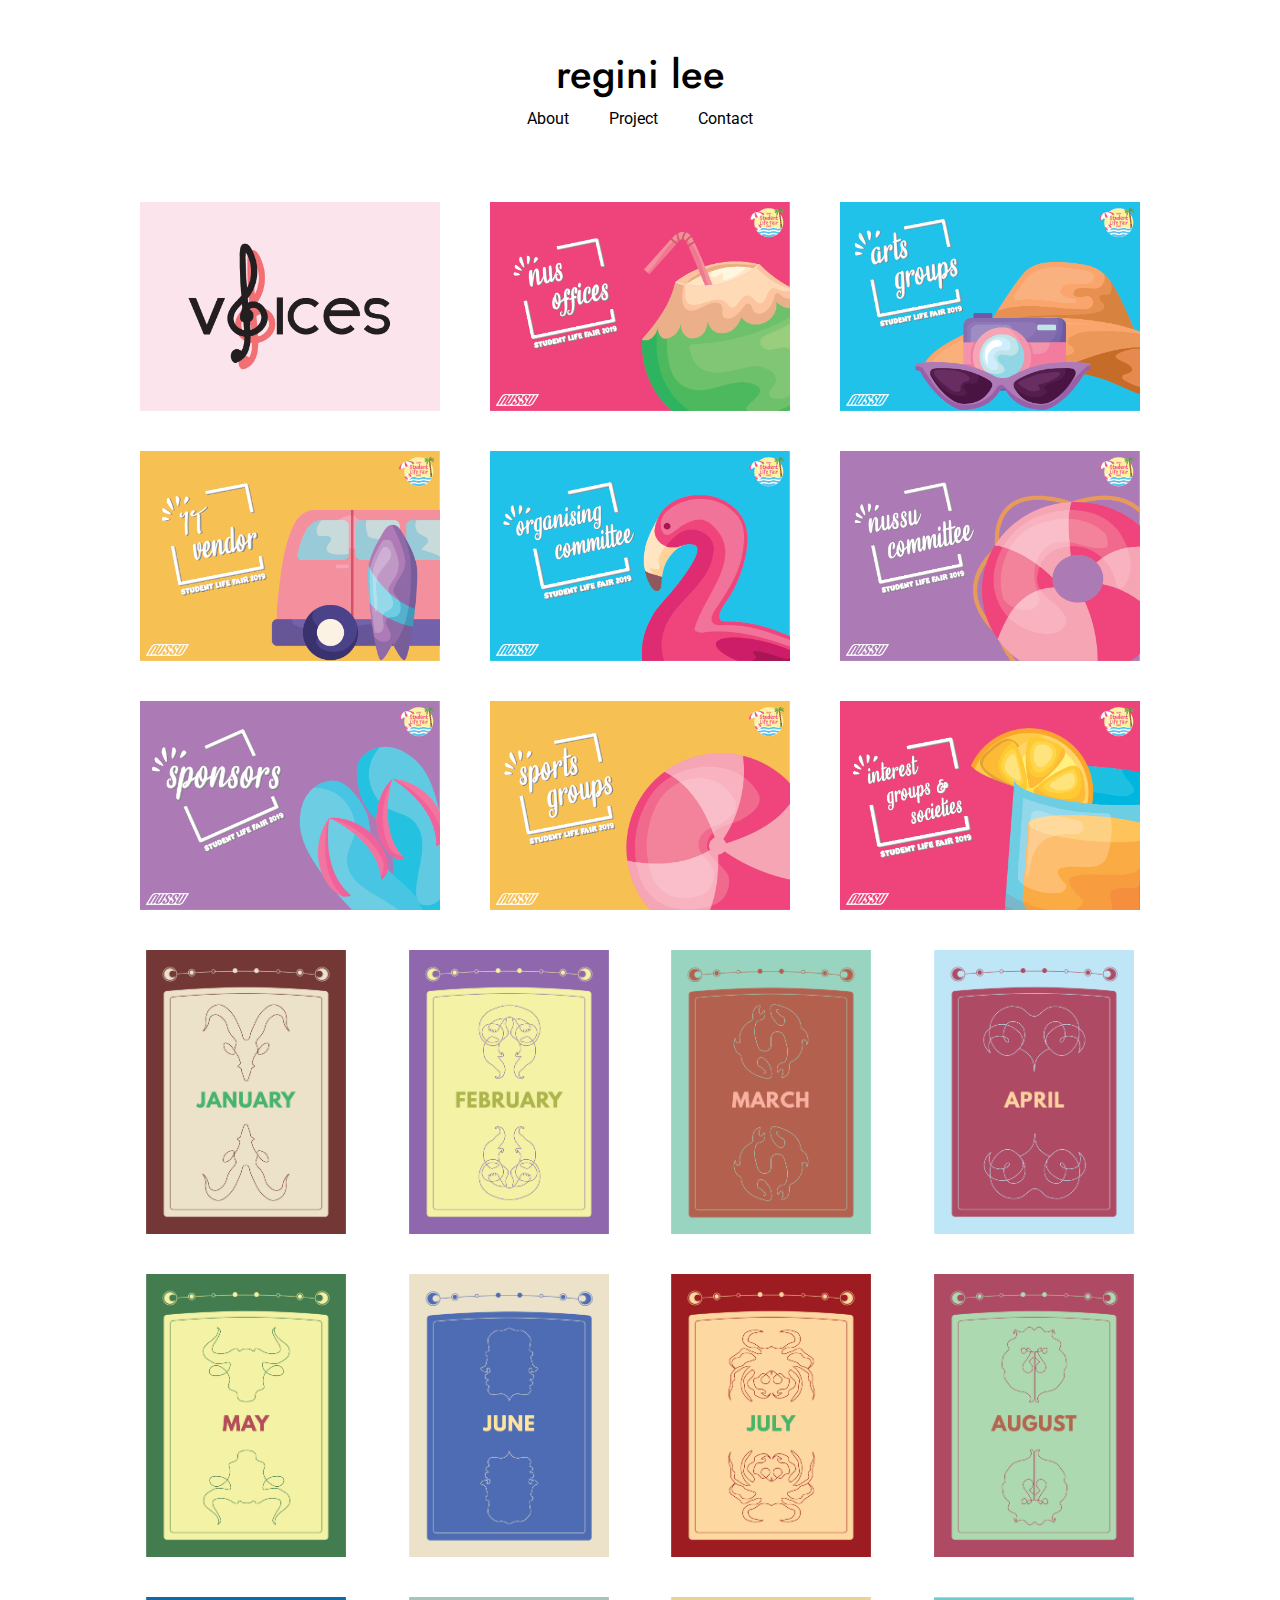
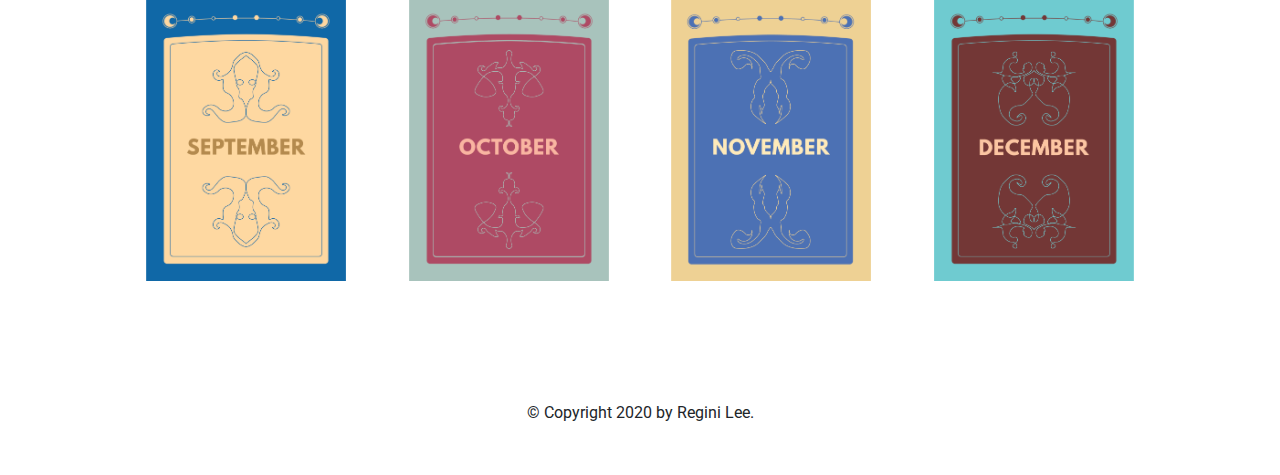
==== index.html @ e079a2e5 "Commented Out Icon" ====
<!DOCTYPE html>
<html lang = "en">
    <head>
        <title>Regini Lee | Project</title>
        <link rel="stylesheet" href="https://stackpath.bootstrapcdn.com/bootstrap/4.4.1/css/bootstrap.min.css" integrity="sha384-Vkoo8x4CGsO3+Hhxv8T/Q5PaXtkKtu6ug5TOeNV6gBiFeWPGFN9MuhOf23Q9Ifjh" crossorigin="anonymous">
        <link rel="stylesheet" href="style.css">
        <meta name="viewport" content="width=device-width, initial-scale=1.0">
        <!-- <link rel="shortcut icon" type="image/x-icon" href="Fox.ico"> -->
    </head>
    <body>
        <h1><a style="text-decoration: none; color: black;" href ="index.html">regini lee</a></h1>
        <table id = "content">
            <tr>
                <td><a id="link" href="about.html">About</a></td>
                <td><a id="link" href="index.html">Project</a></td>
                <td><a id="link" href="contact.html">Contact</a></td>
            </tr>
        </table>
        <div class="container">
            <div class="row">
                <div class="col">
                    <img src="RHVoices.png" width=300px>
                </div>
                <div class="col">
                    <img src="Lanyard_Insert_Offices.png" width=300px>
                </div>
                <div class="col">
                    <img src="Lanyard_Insert_Arts.png" width=300px>
                </div>
                <div class="col">
                    <img src="Lanyard_Insert_IT_Vendor.png" width=300px>
                </div>
                <div class="col">
                    <img src="Lanyard_Insert_Org_Comm.png" width=300px>
                </div>
                <div class="col">
                    <img src="Lanyard_Insert_NUSSU.png" width=300px>
                </div>
                <div class="col">
                  <img src="Lanyard_Insert_Sponsors.png" width=300px>
                </div>
                <div class="col">
                  <img src="Lanyard_Insert_Sports.png" width=300px>
                </div>
                <div class="col">
                    <img src="Lanyard_Insert_IG_And_Societies.png" width=300px>
                </div>
                <div class="col">
                    <img src="Monthly_Dividers_January.png" width=200px>
                </div>
                <div class="col">
                    <img src="Monthly_Dividers_February.png" width=200px>
                </div>
                <div class="col">
                    <img src="Monthly_Dividers_March.png" width=200px>
                </div>
                <div class="col">
                    <img src="Monthly_Dividers_April.png" width=200px>
                </div>
                <div class="col">
                    <img src="Monthly_Dividers_May.png" width=200px>
                </div>
                <div class="col">
                    <img src="Monthly_Dividers_June.png" width=200px>
                </div>
                <div class="col">
                    <img src="Monthly_Dividers_July.png" width=200px>
                </div>
                <div class="col">
                    <img src="Monthly_Dividers_August.png" width=200px>
                </div>
                <div class="col">
                    <img src="Monthly_Dividers_September.png" width=200px>
                </div>
                <div class="col">
                    <img src="Monthly_Dividers_October.png" width=200px>
                </div>
                <div class="col">
                    <img src="Monthly_Dividers_November.png" width=200px>
                </div>
                <div class="col">
                    <img src="Monthly_Dividers_December.png" width=200px>
                </div>
            </div>
          </div>
        <div id="copyright">
            &copy; Copyright 2020 by Regini Lee.
        </div>
    </body>
</html>
---- style.css ----
@import url("https://fonts.googleapis.com/css2?family=Jost&display=swap");
@import url("https://fonts.googleapis.com/css2?family=Roboto&display=swap");
.container, #resume, #bio, #image {
  display: block;
  margin-left: auto;
  margin-right: auto;
}

/* Website Title: Regini Lee */
h1 {
  font-family: "Jost", sans-serif;
  text-align: center;
  padding-top: 50px;
}

/* Page Heading */
h2#heading {
  font-family: "Roboto", sans-serif;
  text-align: center;
}

/* Website Content */
table#content {
  width: 70px;
  margin-left: auto;
  margin-right: auto;
}

/* Image in About and Contact Page */
#image {
  width: 300px;
  padding-top: 50px;
  padding-bottom: 50px;
}

/* Bio in About Page */
#bio {
  width: 550px;
  text-align: center;
}

/* Navigation Bar Table */
td {
  text-align: center;
  padding-left: 20px;
  padding-right: 20px;
}

/* Link Appearance */
#link {
  color: black;
}

#link:hover {
  color: #5ca7aa;
  text-decoration: none;
}

/* Resume in About Page */
#resume {
  width: 150px;
  background-color: #5ca7aa;
  border: #5ca7aa;
}

/* Copyright Footer */
#copyright {
  padding-top: 100px;
  text-align: center;
  padding-bottom: 50px;
}

/* Container in Project Page */
.container {
  display: flex;
  flex-wrap: wrap;
  padding-top: 50px;
  width: 1050px;
  text-align: center;
}

/* Column in Project Page */
.col {
  padding: 20px;
}

/*# sourceMappingURL=style.css.map */
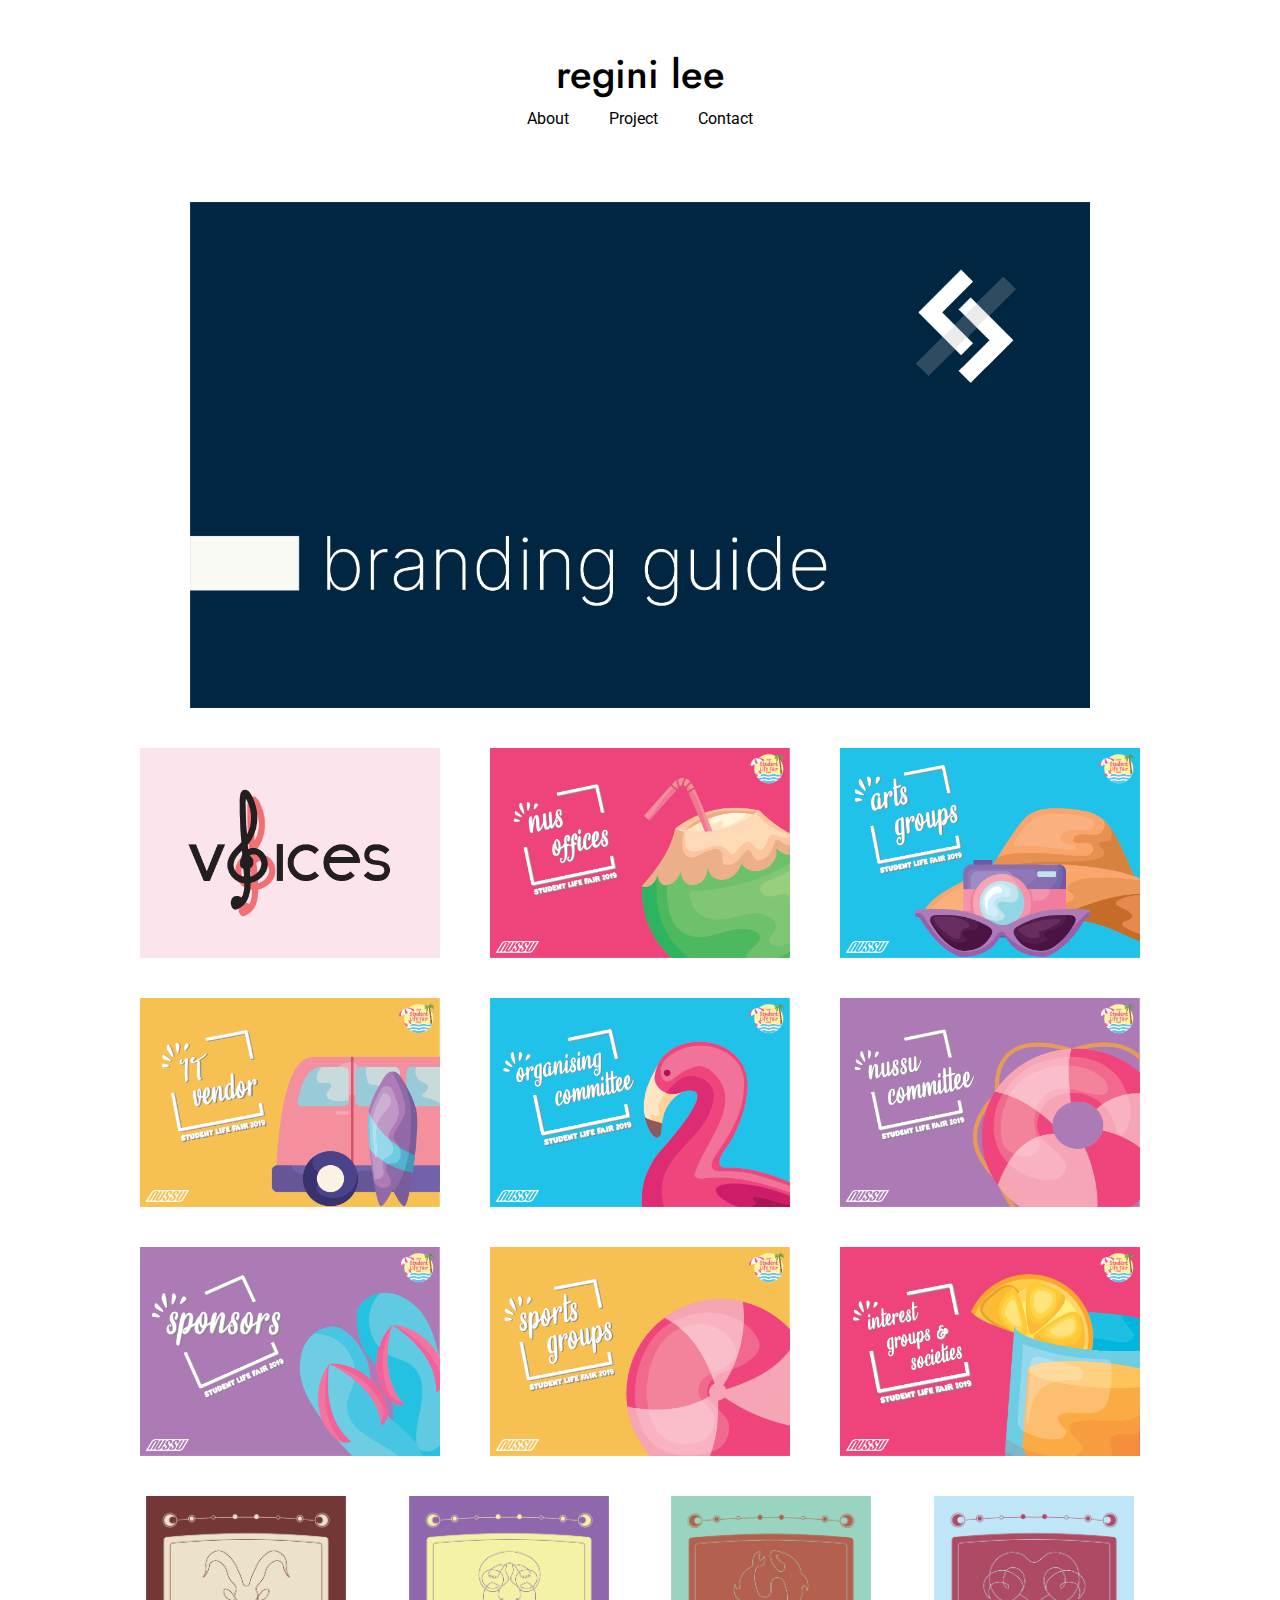
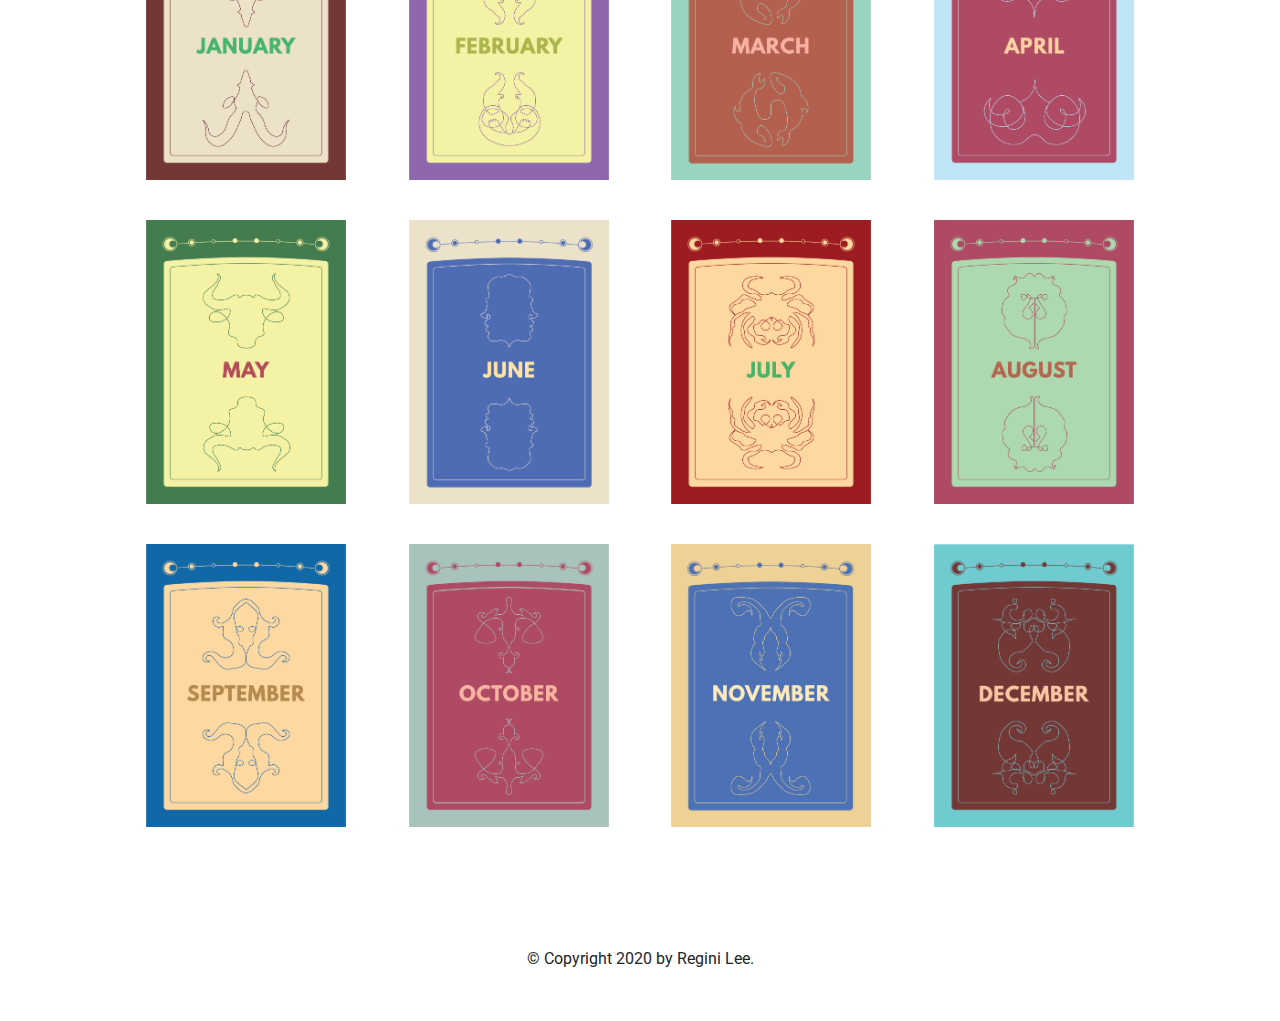
==== commit 92c742ca: "Added Branding" ====
--- a/index.html
+++ b/index.html
@@ -18,6 +18,9 @@
         </table>
         <div class="container">
             <div class="row">
+                <div class="col">
+                    <img src="branding.png" width=900px href="https://www.behance.net/gallery/110983973/RH-Devs-Branding-Guide?">
+                </div>
                 <div class="col">
                     <img src="RHVoices.png" width=300px>
                 </div>
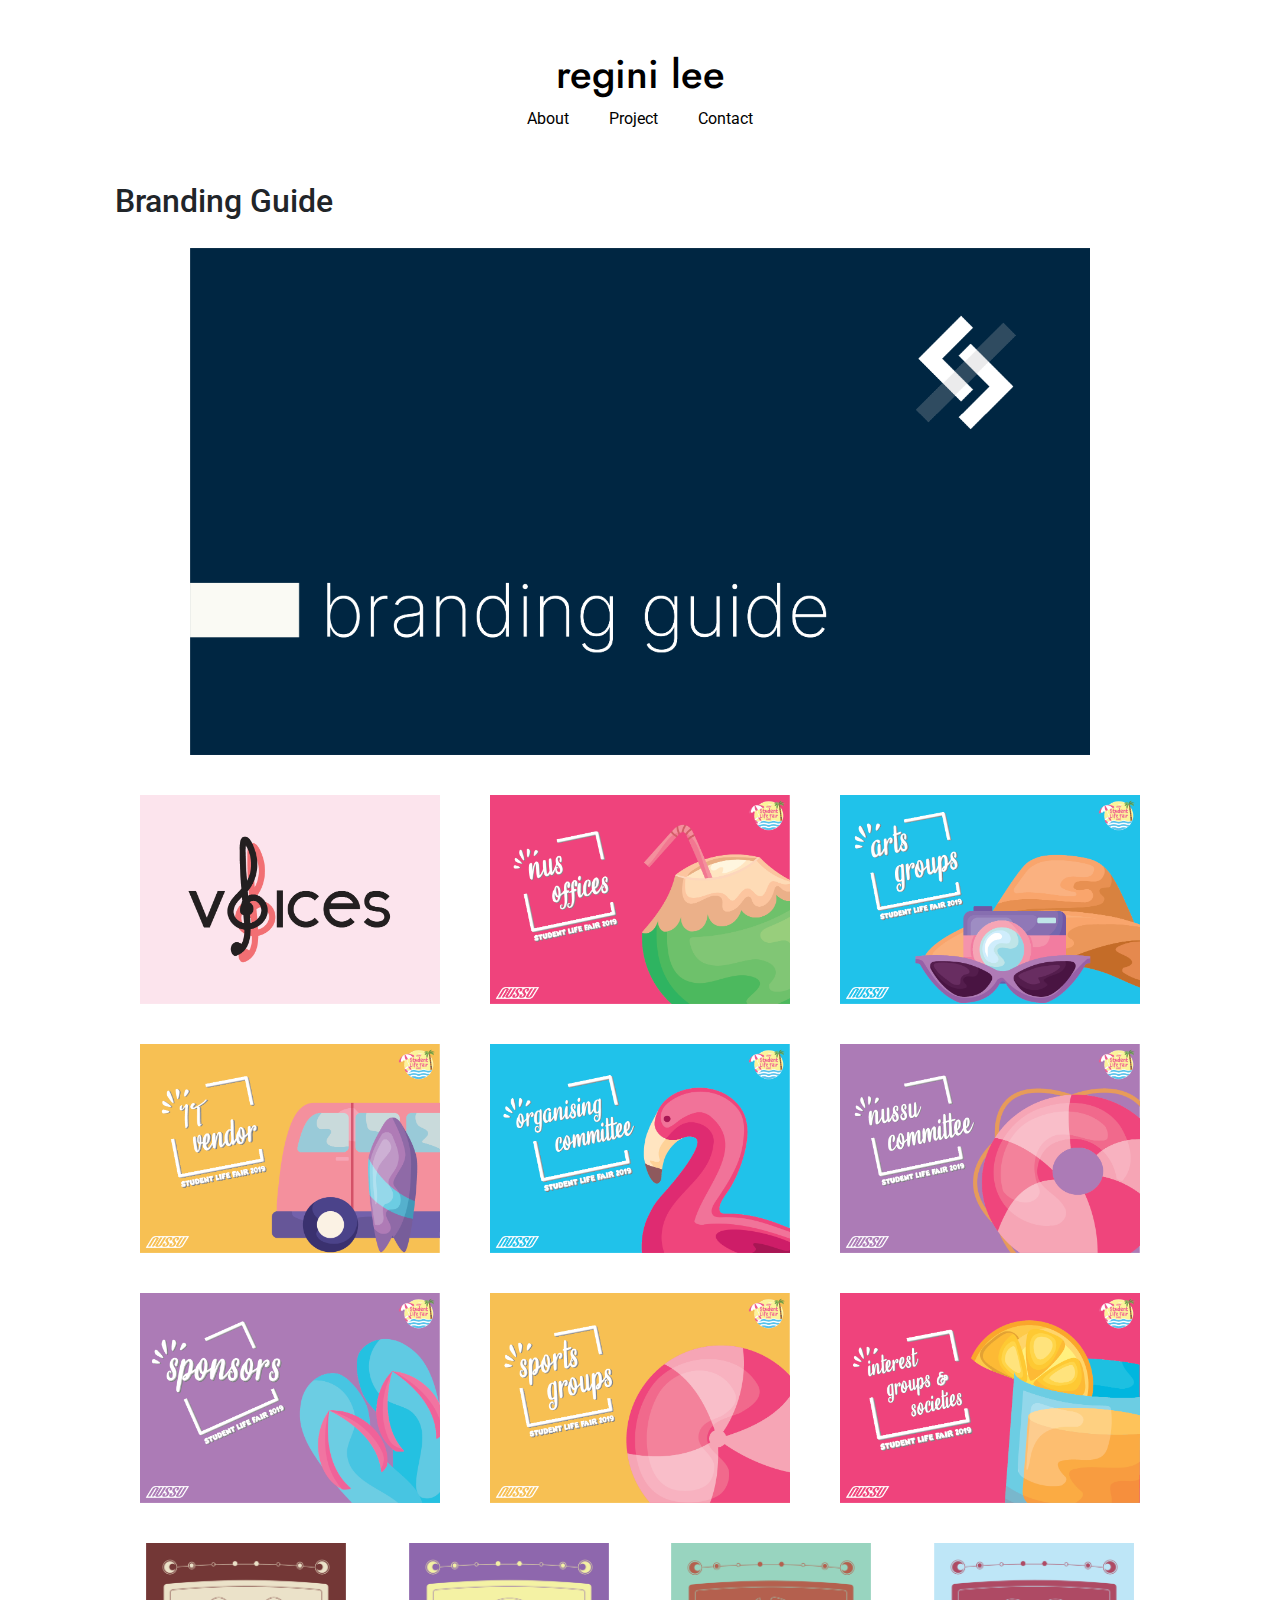
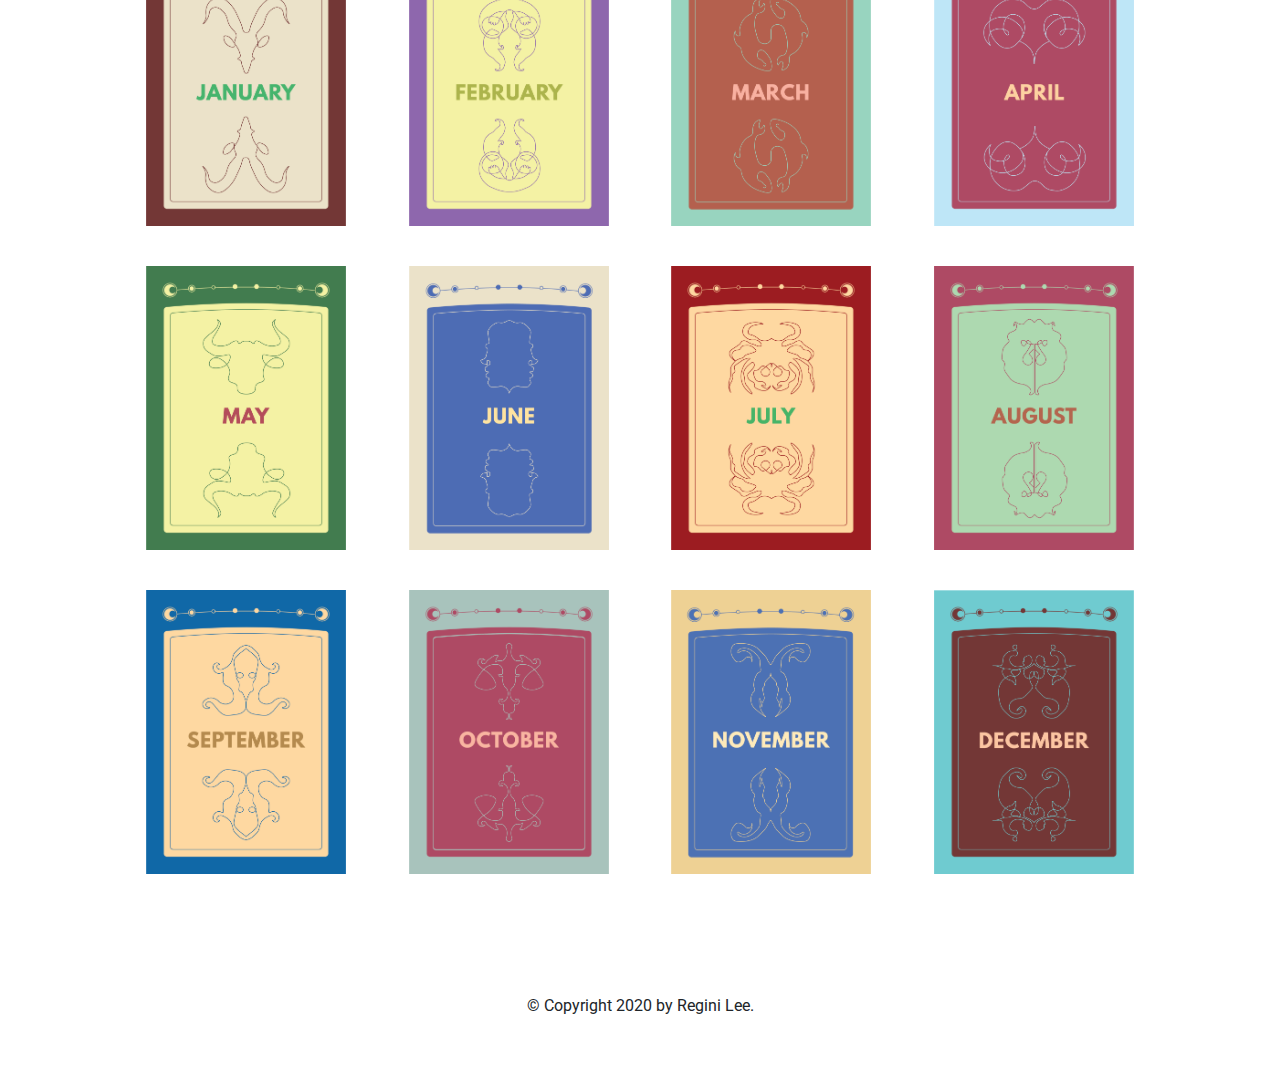
==== commit 3ec38bd9: "Modified Branding Guide Subheader" ====
--- a/index.html
+++ b/index.html
@@ -18,8 +18,11 @@
         </table>
         <div class="container">
             <div class="row">
+                <h2 id ="heading">Branding Guide</h2>
                 <div class="col">
-                    <img src="branding.png" width=900px href="https://www.behance.net/gallery/110983973/RH-Devs-Branding-Guide?">
+                    <a href="https://www.behance.net/gallery/110983973/RH-Devs-Branding-Guide?">
+                    <img src="branding.png" width=900px>
+                    </a>
                 </div>
                 <div class="col">
                     <img src="RHVoices.png" width=300px>
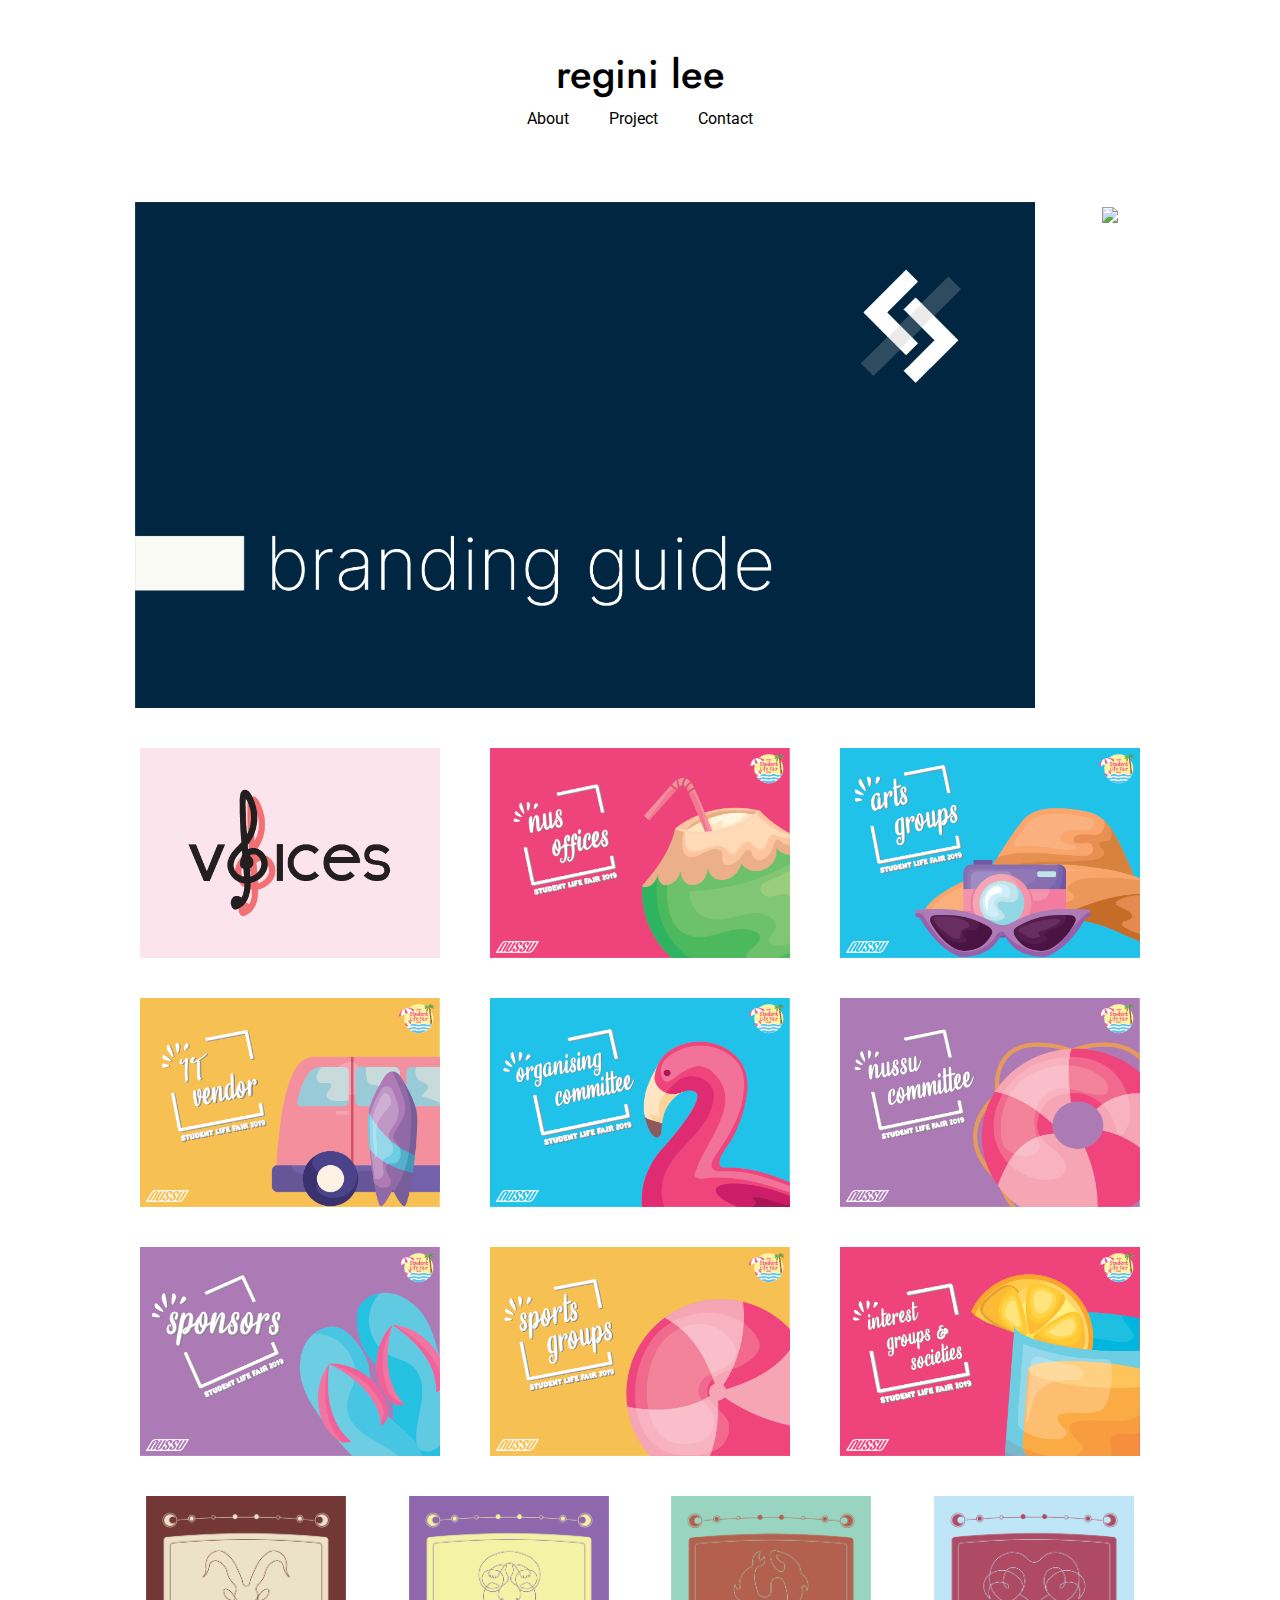
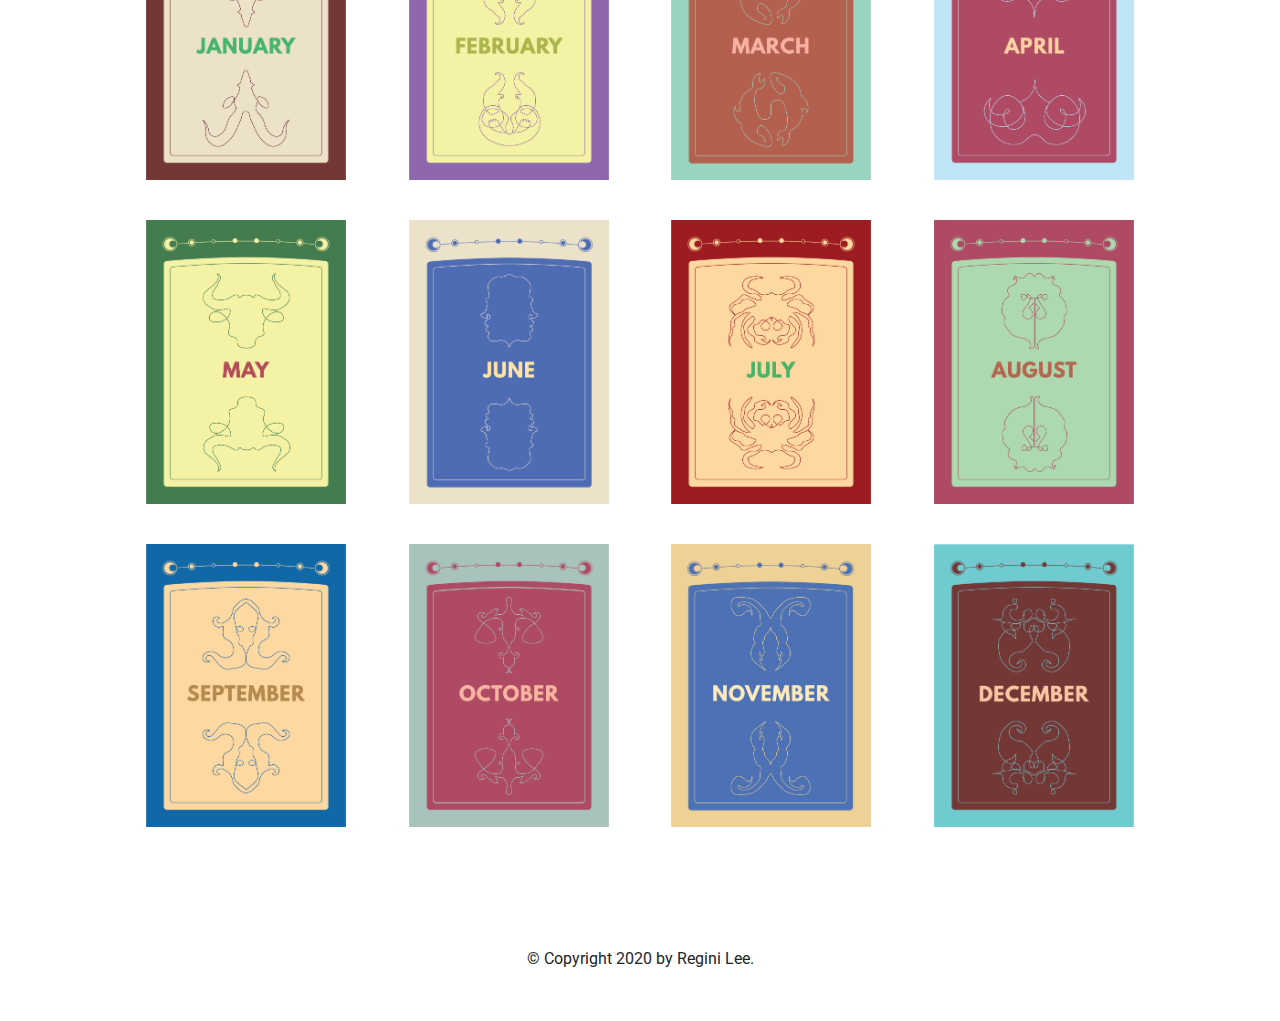
==== commit 90c4c282: "Added JN Capital Website" ====
--- a/index.html
+++ b/index.html
@@ -18,10 +18,14 @@
         </table>
         <div class="container">
             <div class="row">
-                <h2 id ="heading">Branding Guide</h2>
                 <div class="col">
                     <a href="https://www.behance.net/gallery/110983973/RH-Devs-Branding-Guide?">
                     <img src="branding.png" width=900px>
+                    </a>
+                </div>
+                <div class="col">
+                    <a href="https://www.jn-capital.com/">
+                    <img src="jn_capital_website.png" width=900px>
                     </a>
                 </div>
                 <div class="col">
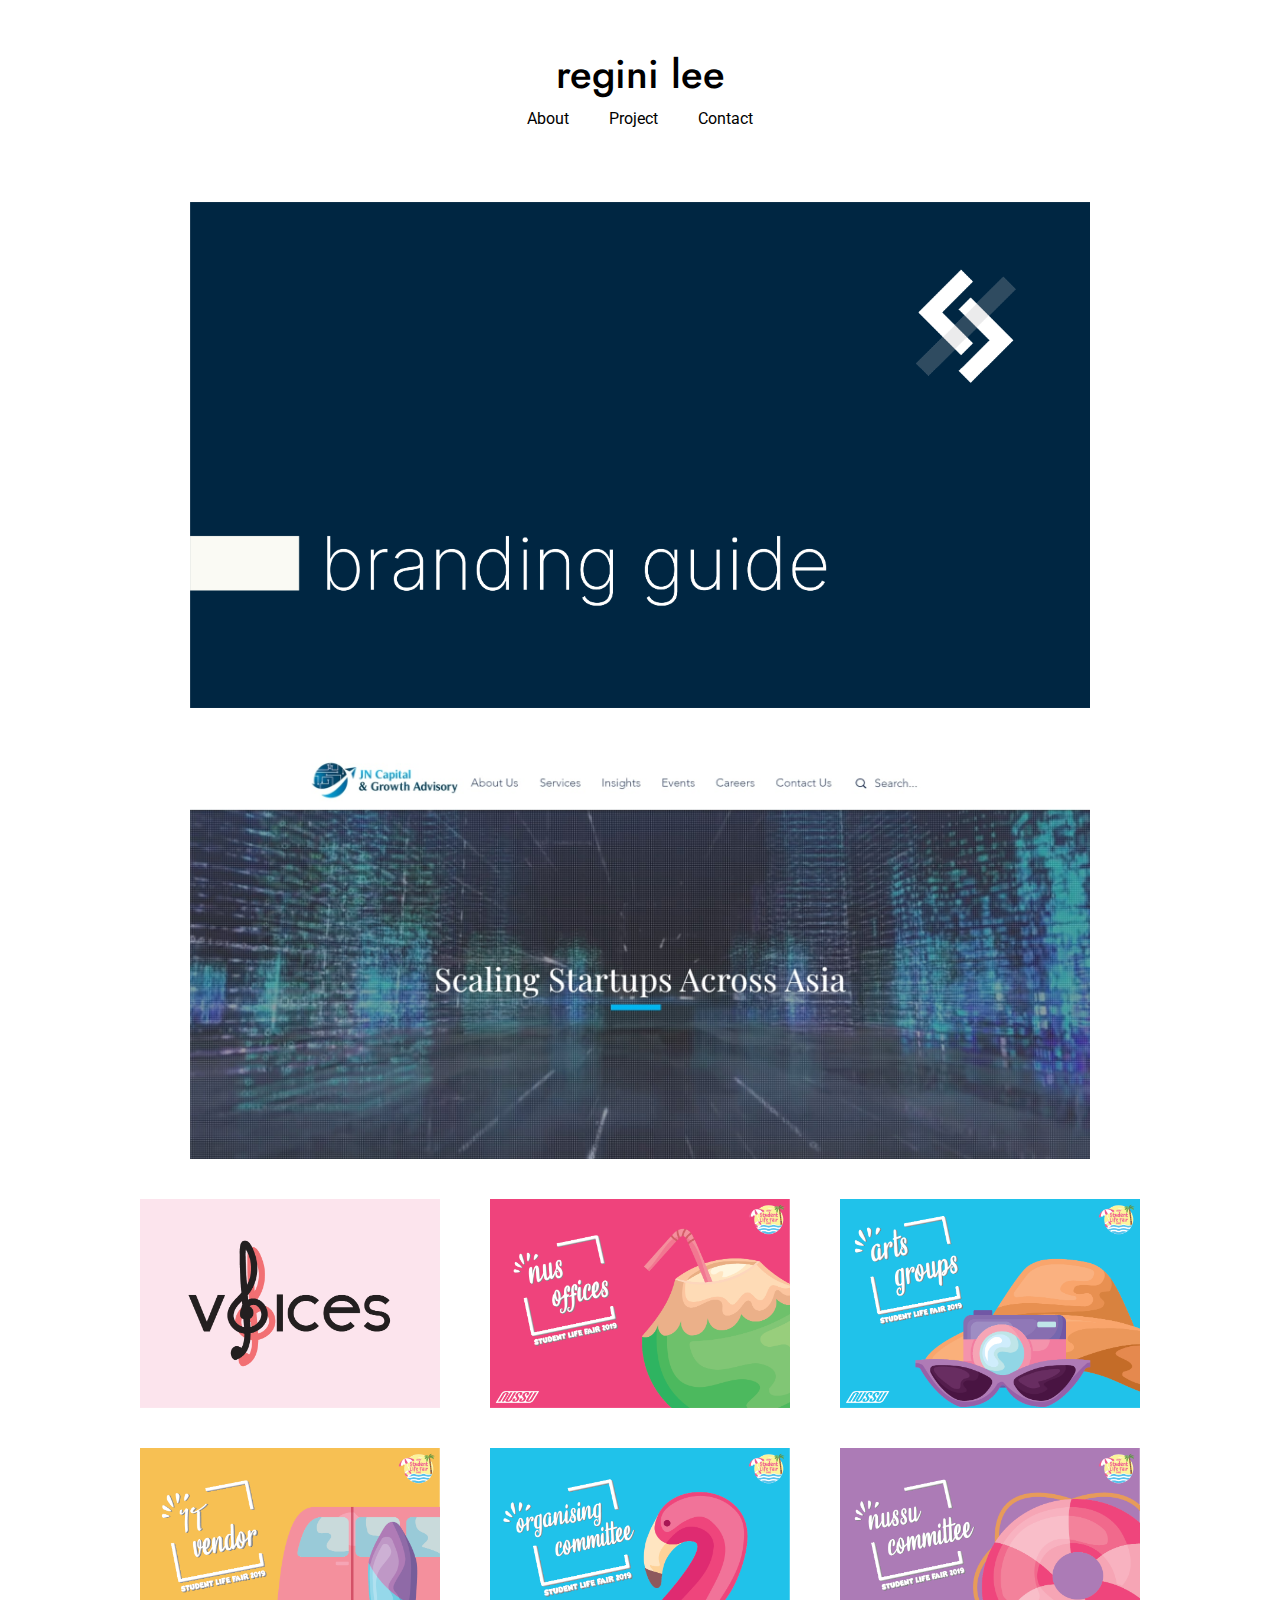
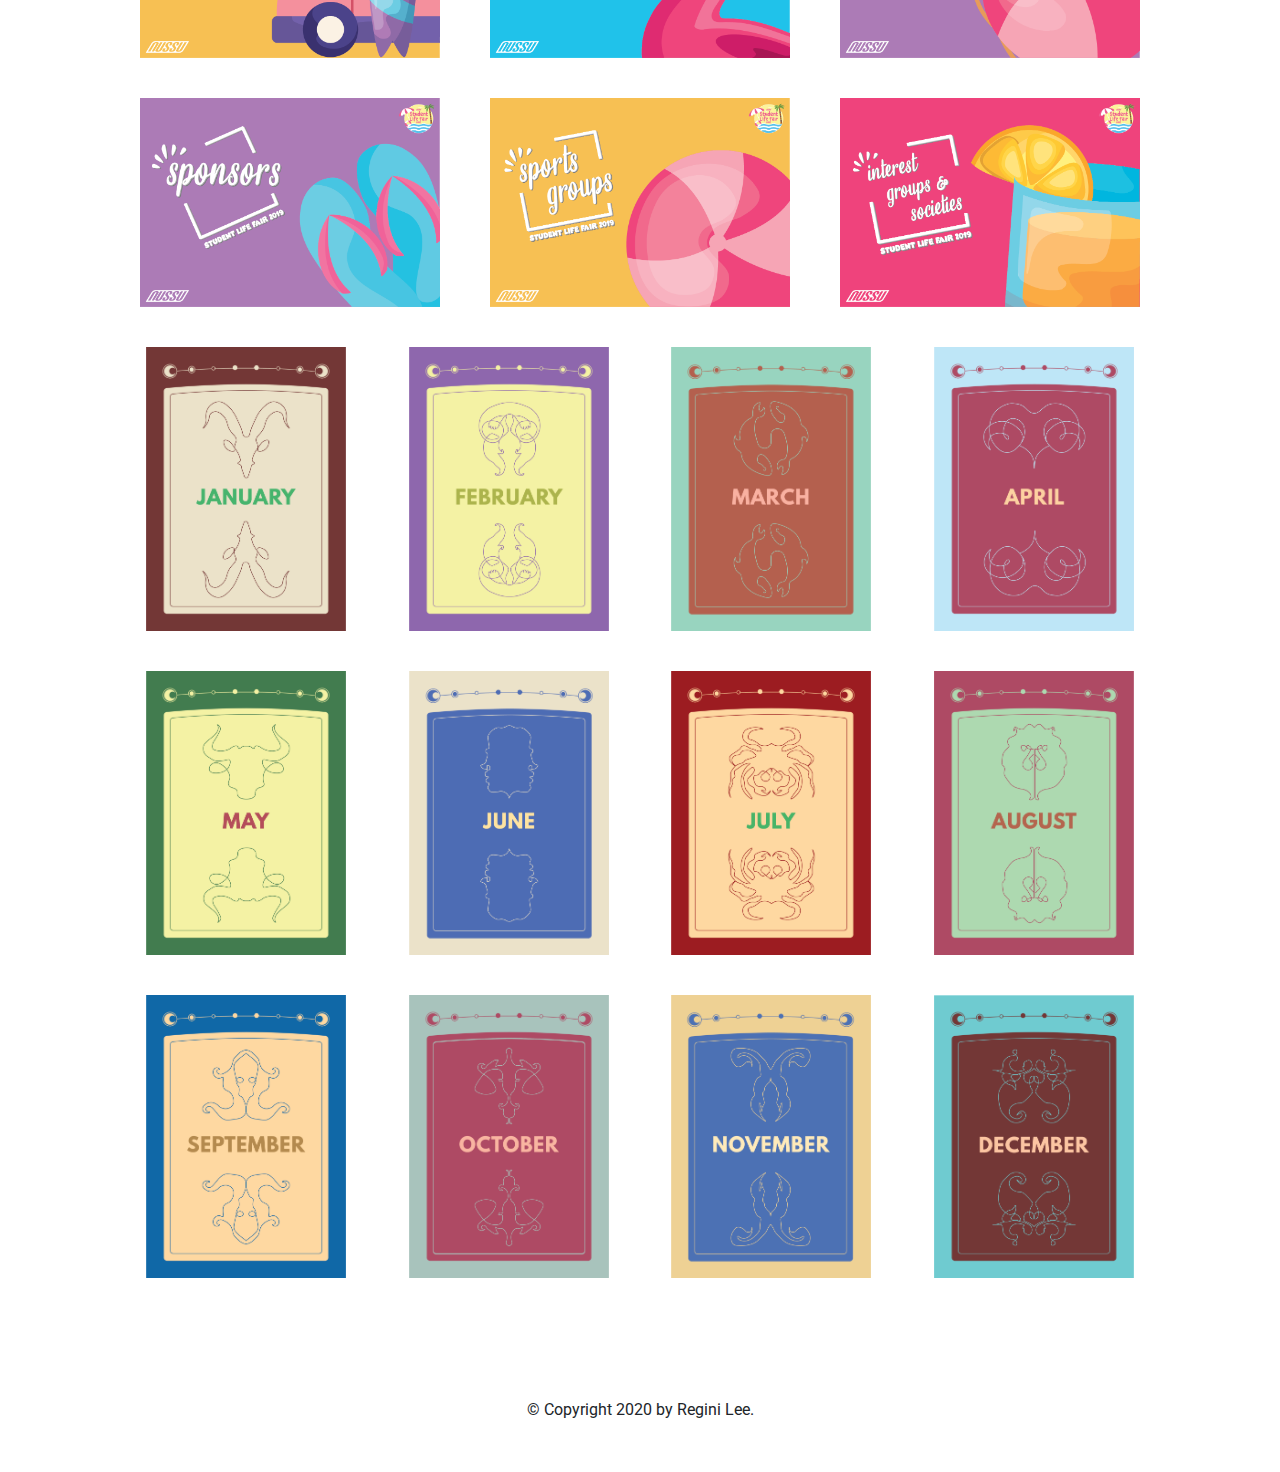
==== commit ec2bbc30: "Modified JN Capital Image" ====
--- a/index.html
+++ b/index.html
@@ -25,7 +25,7 @@
                 </div>
                 <div class="col">
                     <a href="https://www.jn-capital.com/">
-                    <img src="jn_capital_website.png" width=900px>
+                    <img src="jn_capital_website.jpg" width=900px>
                     </a>
                 </div>
                 <div class="col">
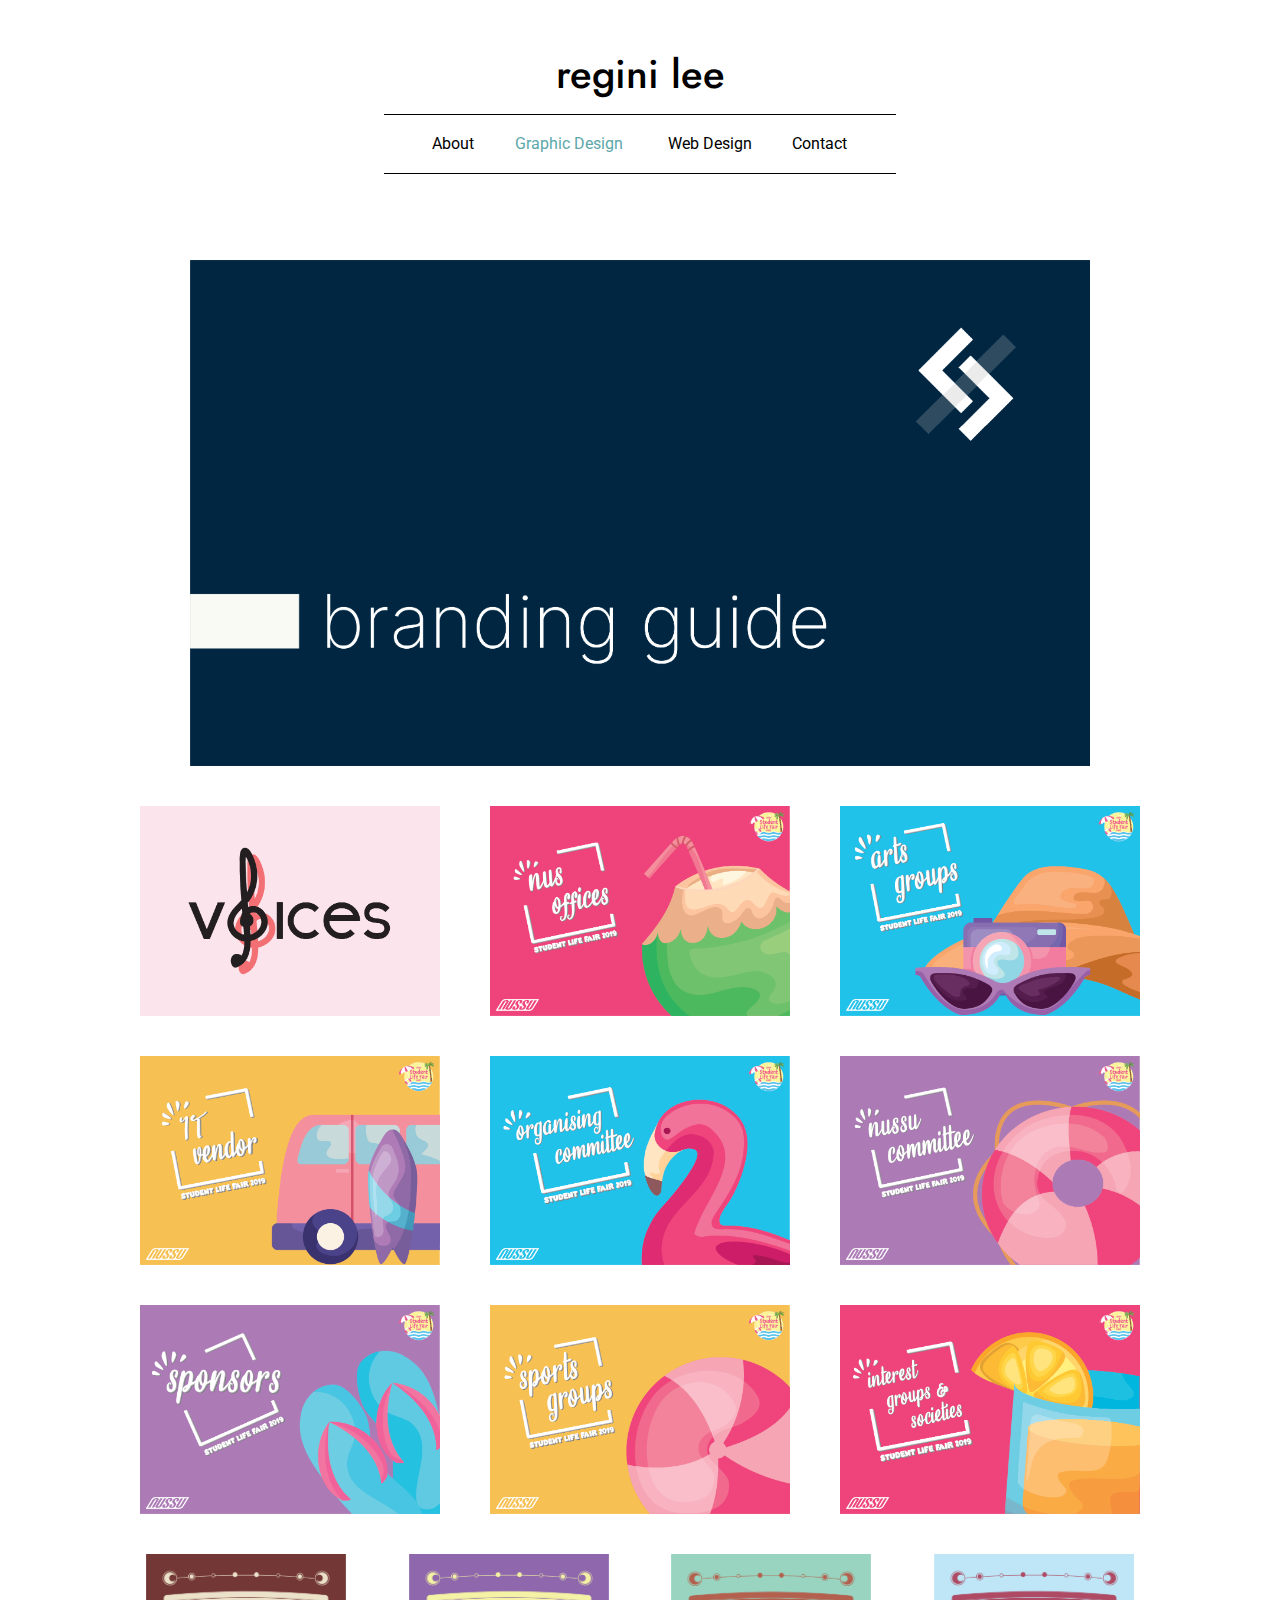
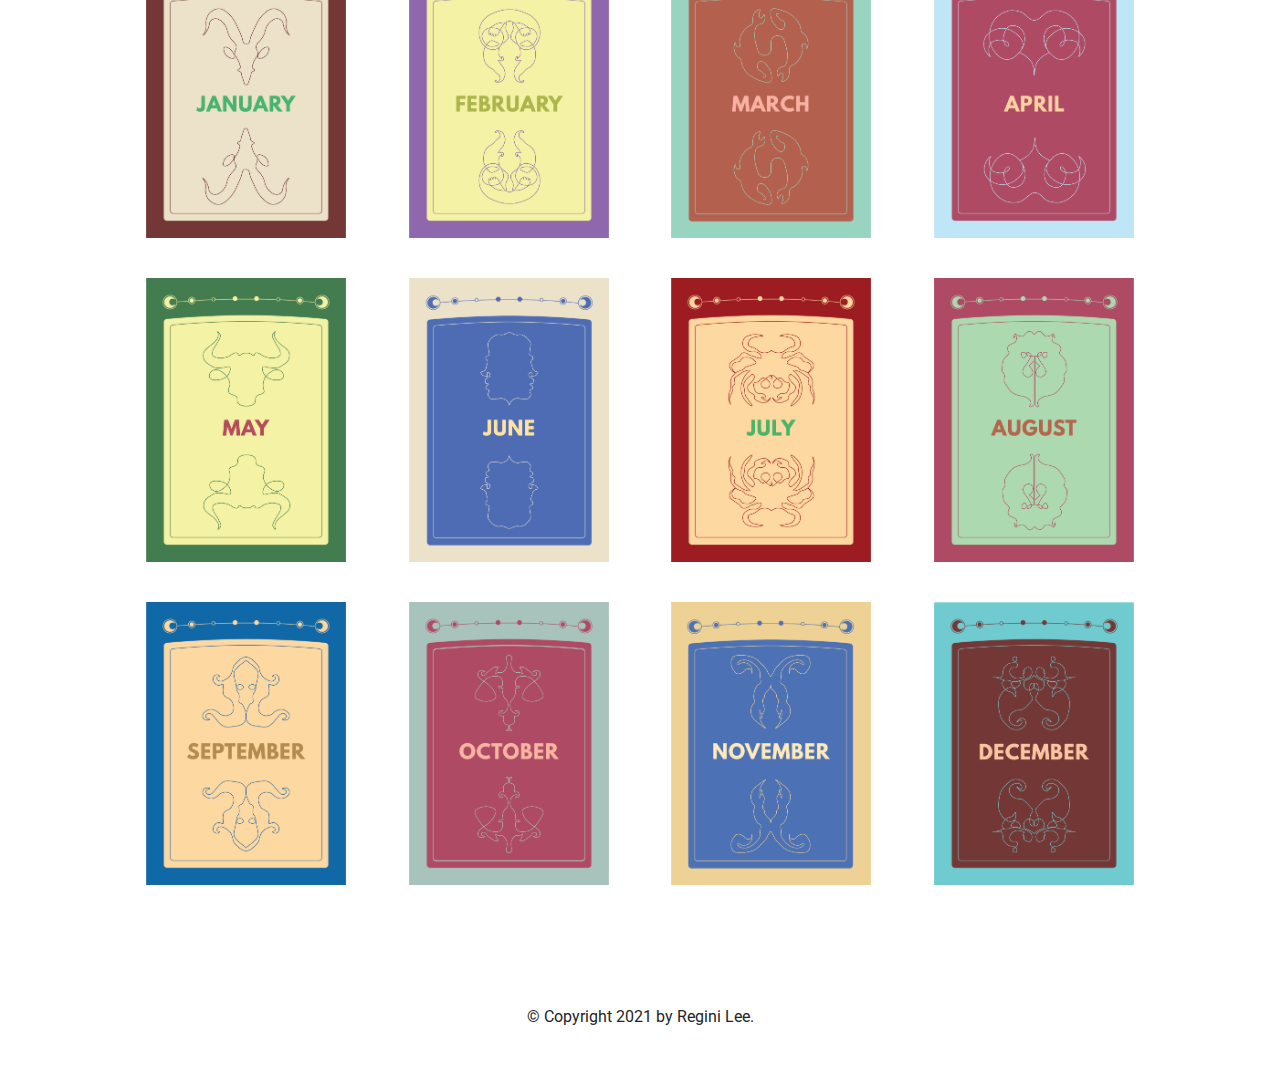
==== commit fc5888b9: "Added Website.html, Modified Nav Bar" ====
--- a/index.html
+++ b/index.html
@@ -9,23 +9,23 @@
     </head>
     <body>
         <h1><a style="text-decoration: none; color: black;" href ="index.html">regini lee</a></h1>
+        
+        <hr size="6" width="40%" align="center" color="black">
         <table id = "content">
             <tr>
                 <td><a id="link" href="about.html">About</a></td>
-                <td><a id="link" href="index.html">Project</a></td>
+                <td><a id="link" href="index.html" style="color: #5ca7aa">Graphic Design</a></td>
+                <td><a id="link" href="website.html">Web Design</a></td>
                 <td><a id="link" href="contact.html">Contact</a></td>
             </tr>
         </table>
+        <hr size="6" width="40%" align="center" color="black">
+
         <div class="container">
             <div class="row">
                 <div class="col">
                     <a href="https://www.behance.net/gallery/110983973/RH-Devs-Branding-Guide?">
                     <img src="branding.png" width=900px>
-                    </a>
-                </div>
-                <div class="col">
-                    <a href="https://www.jn-capital.com/">
-                    <img src="jn_capital_website.jpg" width=900px>
                     </a>
                 </div>
                 <div class="col">
@@ -94,7 +94,7 @@
             </div>
           </div>
         <div id="copyright">
-            &copy; Copyright 2020 by Regini Lee.
+            &copy; Copyright 2021 by Regini Lee.
         </div>
     </body>
 </html>--- a/style.css
+++ b/style.css
@@ -21,7 +21,7 @@
 
 /* Website Content */
 table#content {
-  width: 70px;
+  width: 450px;
   margin-left: auto;
   margin-right: auto;
 }
@@ -42,8 +42,8 @@
 /* Navigation Bar Table */
 td {
   text-align: center;
-  padding-left: 20px;
-  padding-right: 20px;
+  padding-left: 10px;
+  padding-right: 10px;
 }
 
 /* Link Appearance */
@@ -63,6 +63,15 @@
   border: #5ca7aa;
 }
 
+#jncapital_website {
+  width: 300px;
+  background-color: #5ca7aa;
+  border: #5ca7aa;
+  display: block;
+  margin-left: auto;
+  margin-right: auto;
+}
+
 /* Copyright Footer */
 #copyright {
   padding-top: 100px;
@@ -79,6 +88,14 @@
   text-align: center;
 }
 
+.website {
+  display: flex;
+  flex-wrap: wrap;
+  padding-top: 50px;
+  width: 1050px;
+  text-align: center;
+}
+
 /* Column in Project Page */
 .col {
   padding: 20px;
